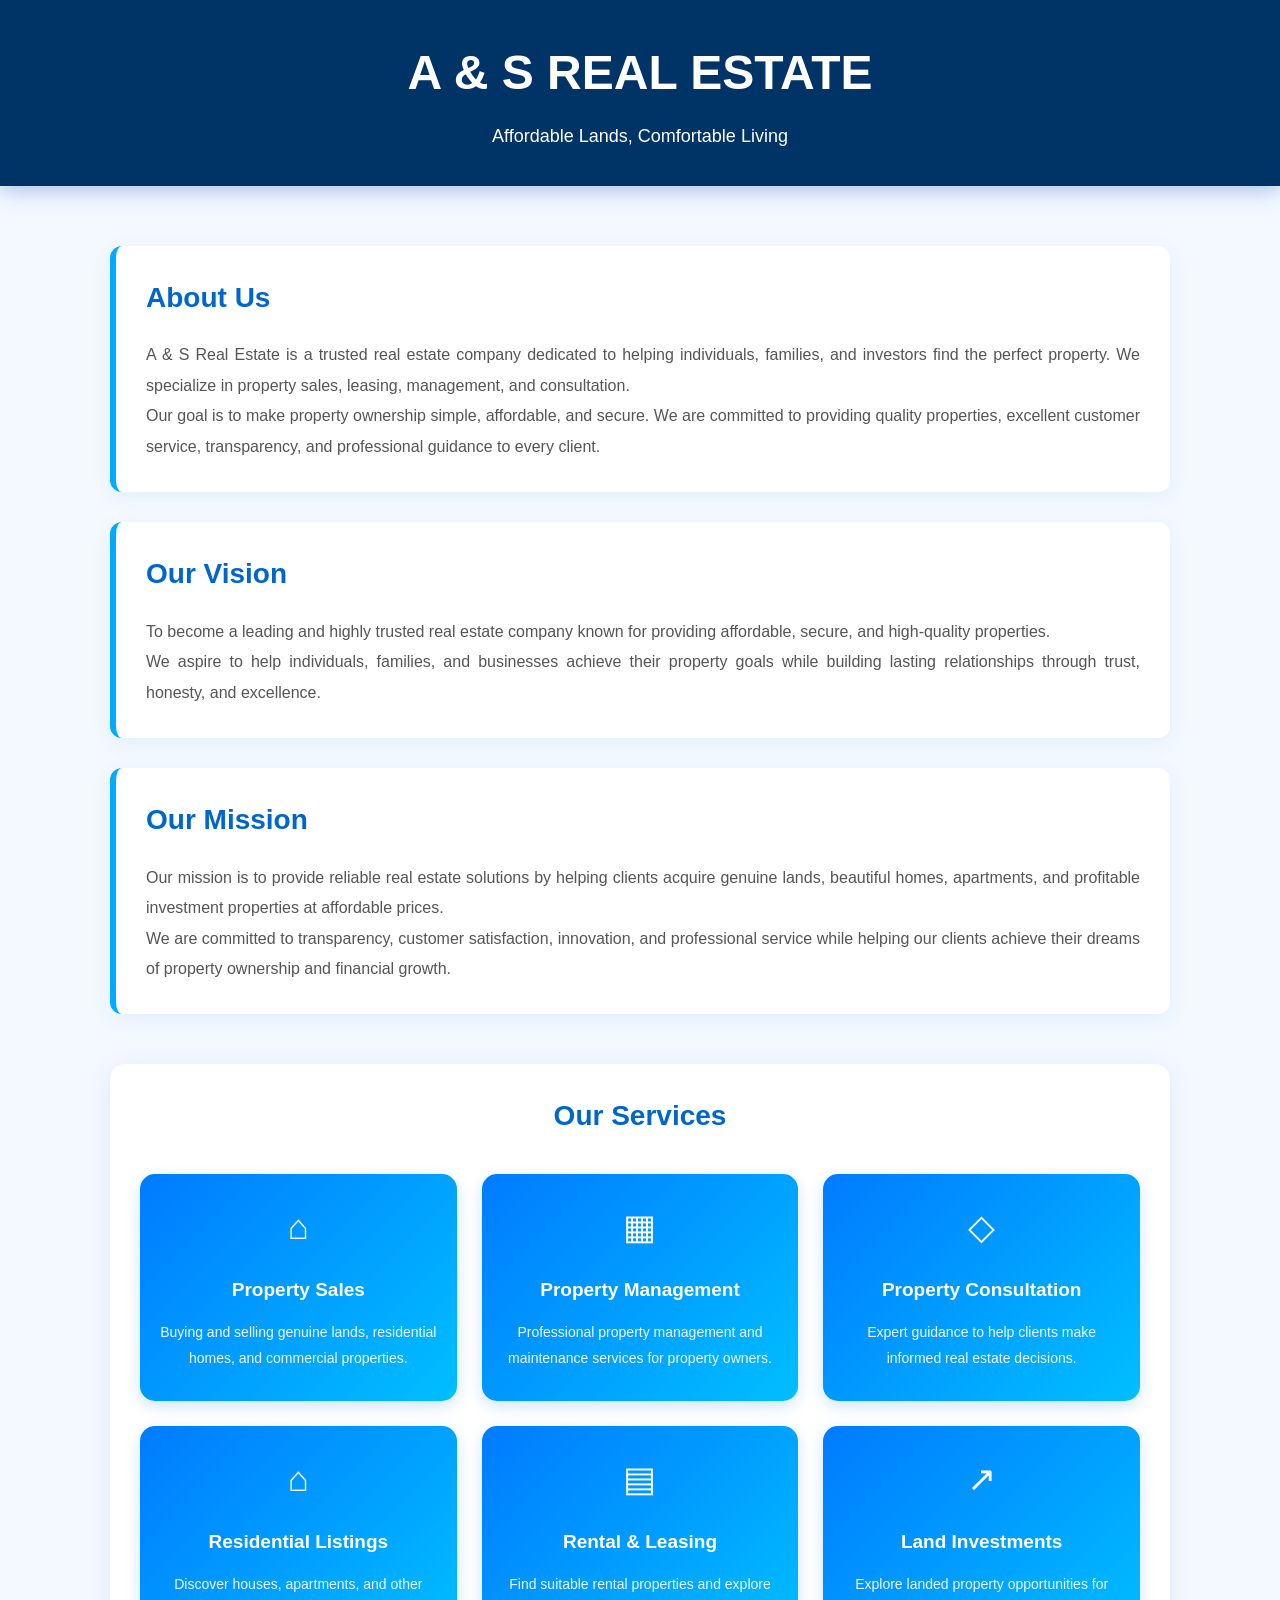
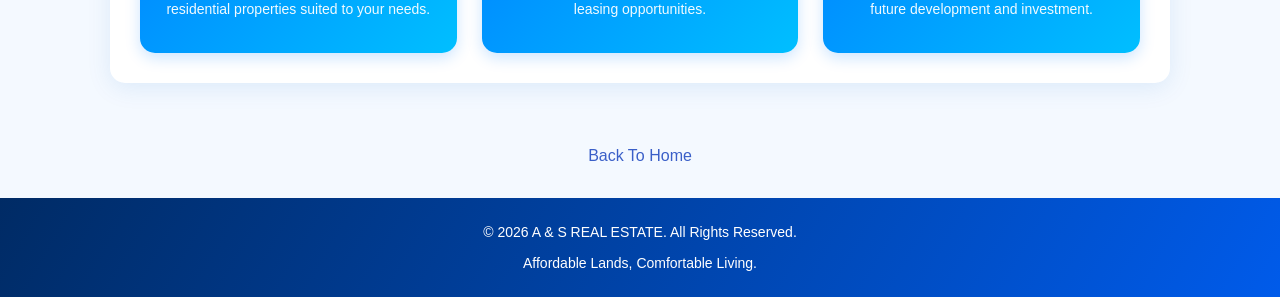
==== Aboutus.html @ a1e43eba "second website" ====
<!DOCTYPE html>
<html lang="en">
<head>
    <meta charset="UTF-8">
    <meta name="viewport" content="width=device-width, initial-scale=1.0">
    <title>About Us </title>
    <link rel="stylesheet" href="style.css">

         <style>

/* GENERAL PAGE SETTINGS */

body {
    margin: 0;
    padding: 0;
    font-family: Arial, sans-serif;
    background-color: #f4f9ff;
    color: #333;
}


/* HEADER */

.about-header {
    background: #036;
    color: white;
    text-align: center;
    padding: 35px 20px;
    box-shadow: 0 5px 20px rgba(0, 75, 180, 0.3);
}

.about-header h1 {
    font-size: 48px;
}

.about-header p {
    margin-top: 10px;
    font-size: 18px;
}


/* MAIN CONTAINER */

.about-container {
    max-width: 1100px;
    margin: 40px auto;
    padding: 20px;
}


/* ABOUT, VISION AND MISSION SECTIONS */

.about-section {
    background: white;
    margin-bottom: 30px;
    padding: 30px;

    border-left: 6px solid #00aaff;
    border-radius: 12px;

    box-shadow: 0 5px 20px rgba(0, 100, 200, 0.08);

    transition: 0.4s ease;
}


/* HOVER EFFECT */

.about-section:hover {
    transform: translateY(-5px);

    border-left-color: #005bea;

    box-shadow: 0 10px 30px rgba(0, 100, 255, 0.18);
}


/* SECTION HEADINGS */

.about-section h2,
.services-section h2 {
    color: #0066cc;
    font-size: 28px;
    margin-top: 0;
    margin-bottom: 20px;
}


/* SECTION PARAGRAPHS */

.about-section p {
    font-size: 16px;
    line-height: 1.9;
    color: #555;
    text-align: justify;
}


/* OUR SERVICES SECTION */

.services-section {
    margin-top: 50px;
    padding: 30px;
    background: #ffffff;
    border-radius: 15px;

    box-shadow: 0 5px 25px rgba(0, 100, 200, 0.1);
}


/* SERVICES HEADING */

.services-section h2 {
    text-align: center;
    margin-bottom: 35px;
}


/* SERVICES GRID */

.services-container {
    display: grid;

    grid-template-columns: repeat(3, minmax(0, 1fr));

    gap: 25px;
}


/* INDIVIDUAL SERVICE CARDS */

.service-card {
    background: linear-gradient(
        135deg,
        #007bff,
        #00bfff
    );

    color: white;
    padding: 25px 20px;

    border-radius: 15px;

    text-align: center;

    box-shadow: 0 5px 15px rgba(0, 123, 255, 0.2);

    transition: all 0.4s ease;

    position: relative;
    overflow: hidden;
}


/* GLOWING HOVER EFFECT */

.service-card:hover {
    transform: translateY(-10px) scale(1.02);

    background: linear-gradient(
        135deg,
        #005bea,
        #00c6fb
    );

    box-shadow:
        0 10px 25px rgba(0, 123, 255, 0.35),
        0 0 15px rgba(0, 191, 255, 0.2);
}


/* SERVICE ICONS */

.service-icon {
    display: inline-block;
    font-size: 35px;
    margin-bottom: 10px;
    color: white;
}


/* SERVICE TITLES */

.service-card h3 {
    font-size: 19px;
    margin: 10px 0 15px;
    color: white;
}


/* SERVICE DESCRIPTIONS */

.service-card p {
    font-size: 14px;
    line-height: 1.8;
    color: #f0faff;
    margin-bottom: 5px;
}

  
.back-home {
     display: block;
            text-align: center;
            margin: 30px auto;
        }


/* FOOTER */

.about-footer {
    background: linear-gradient(
        120deg,
        #002b65,
        #005bea
    );

    color: white; 
    text-align: center;

    padding: 15px;
    margin-top: 10px;
}

.about-footer p {
    margin: 8px 0;
    font-size: 14px;
}


/* TABLETS */

@media screen and (max-width: 900px) {

    .services-container {
        grid-template-columns: repeat(2, minmax(0, 1fr));
    }

    .about-container {
        padding: 15px;
    }

}


/* MOBILE PHONES */

@media screen and (max-width: 600px) {

    .about-header h1 {
        font-size: 27px;
    }

    .about-header p {
        font-size: 14px;
    }

    .about-container {
        margin: 20px auto;
        padding: 12px;
    }

    .about-section {
        padding: 20px;
    }

    .about-section h2,
    .services-section h2 {
        font-size: 24px;
    }

    .about-section p {
        font-size: 15px;
        text-align: left;
    }

    .services-section {
        padding: 12px;
    }

    .services-container {
        grid-template-columns: 1fr;
        gap: 20px;
    } 

    .service-card {
        padding: 15px 12px;
    }

}
            </style>
</head>
<body> 

    <!-- HEADER -->
    <header class="about-header">
        <h1>A & S REAL ESTATE</h1>
        <p>Affordable Lands, Comfortable Living</p>
    </header>


    <!-- MAIN CONTENT -->
    <main class="about-container">

        <!-- ABOUT US -->
        <section class="about-section">
            <h2>About Us</h2>

            <p>
                A & S Real Estate is a trusted real estate company
                dedicated to helping individuals, families, and investors
                find the perfect property. We specialize in property sales,
                leasing, management, and consultation.
            </p>

            <p>
                Our goal is to make property ownership simple,
                affordable, and secure. We are committed to providing
                quality properties, excellent customer service,
                transparency, and professional guidance to every client.
            </p>
        </section>


        <!-- OUR VISION -->
        <section class="about-section">
            <h2>Our Vision</h2>

            <p>
                To become a leading and highly trusted real estate
                company known for providing affordable, secure,
                and high-quality properties.
            </p>

            <p>
                We aspire to help individuals, families, and businesses
                achieve their property goals while building lasting
                relationships through trust, honesty, and excellence.
            </p>
        </section>


        <!-- OUR MISSION -->
        <section class="about-section">
            <h2>Our Mission</h2>

            <p>
                Our mission is to provide reliable real estate solutions
                by helping clients acquire genuine lands, beautiful homes,
                apartments, and profitable investment properties
                at affordable prices.
            </p>

            <p>
                We are committed to transparency, customer satisfaction,
                innovation, and professional service while helping our
                clients achieve their dreams of property ownership
                and financial growth.
            </p>
        </section>


        <!-- OUR SERVICES -->
        <section class="services-section">

            <h2>Our Services</h2>

            <div class="services-container">

                <div class="service-card">
                    <span class="service-icon">⌂</span>
                    <h3>Property Sales</h3>
                    <p>
                        Buying and selling genuine lands,
                        residential homes, and commercial properties.
                    </p>
                </div>


                <div class="service-card">
                    <span class="service-icon">▦</span>
                    <h3>Property Management</h3>
                    <p>
                        Professional property management and
                        maintenance services for property owners.
                    </p>
                </div>


                <div class="service-card">
                    <span class="service-icon">◇</span>
                    <h3>Property Consultation</h3>
                    <p>
                        Expert guidance to help clients make
                        informed real estate decisions.
                    </p>
                </div>


                <div class="service-card">
                    <span class="service-icon">⌂</span>
                    <h3>Residential Listings</h3>
                    <p>
                        Discover houses, apartments, and other
                        residential properties suited to your needs.
                    </p>
                </div>


                <div class="service-card">
                    <span class="service-icon">▤</span>
                    <h3>Rental & Leasing</h3>
                    <p>
                        Find suitable rental properties and
                        explore leasing opportunities.
                    </p>
                </div>


                <div class="service-card">
                    <span class="service-icon">↗</span>
                    <h3>Land Investments</h3>
                    <p>
                        Explore landed property opportunities
                        for future development and investment.
                    </p>
                </div>

            </div>

        </section>

    </main>

    <a href="index.html" class="back-home">Back To Home</a>

    <!-- FOOTER -->
    <footer class="about-footer">
        <p>&copy; 2026 A & S REAL ESTATE. All Rights Reserved.</p>
        <p>Affordable Lands, Comfortable Living.</p>
    </footer> 
</body>
</html>
---- style.css ----
/* index.html */
        * {
            box-sizing: border-box;
            margin: 0;
            padding: 0;
        }

        body {
            font-family: Arial, sans-serif;
            background-color: #ffffff;
            color: #1a1a2e;
            line-height: 1.6;
        }

        /* Navigation */
        nav {
            background-color: #3a5fc8;
            padding: 15px 30px;
            display: flex;
            justify-content: space-between;
            align-items: center;
            flex-wrap: wrap;
        }

        .logo {
            color: white;
            font-size: 22px;
            font-weight: bold;
            text-decoration: none;
        }

        .nav-links {
            display: flex;
            gap: 25px;
            flex-wrap: wrap;
        }

        .nav-links a {
            color: white;
            text-decoration: none;
            font-size: 15px;
        }

        .nav-links a:hover {
            text-decoration: underline;
        }

        /* Hero Section */
        .hero {
            background: linear-gradient(rgba(58, 95, 200, 0.85), rgba(58, 95, 200, 0.85)), 
                        url('https://images.unsplash.com/photo-1560518883-ce09059eeffa?w=1200') center/cover;
            color: white;
            text-align: center;
            padding: 100px 20px;
        }

        .hero h1 {
            font-size: 42px;
            margin-bottom: 15px;
        }

        .hero p {
            font-size: 18px;
            margin-bottom: 30px;
            max-width: 600px;
            margin-left: auto;
            margin-right: auto;
        }

        .btn {
            background-color: white;
            color: #3a5fc8;
            padding: 12px 30px;
            border: none;
            border-radius: 8px;
            font-size: 16px;
            text-decoration: none;
            display: inline-block;
            margin: 8px;
            font-weight: bold;
            transition: 0.2s;
        }

        .btn:hover {
            background-color: #f0f4ff;
        }

        .btn-outline {
            background-color: transparent;
            color: white;
            border: 2px solid white;
        }

        .btn-outline:hover {
            background-color: white;
            color: #3a5fc8;
        }

        /* Sections */
        .section {
            padding: 60px 20px;
            text-align: center;
            max-width: 1100px;
            margin: 0 auto;
        }

        .section h2 {
            color: #3a5fc8;
            font-size: 32px;
            margin-bottom: 15px;
        }

        .section p {
            max-width: 700px;
            margin: 0 auto 40px;
            color: #555;
        }

        /* Property Cards */
        .cards {
            display: flex;
            flex-wrap: wrap;
            gap: 25px;
            justify-content: center;
        }

        .card {
            background: #f8faff;
            border: 1.5px solid #c5d0f5;
            border-radius: 12px;
            width: 300px;
            overflow: hidden;
            text-align: left;
            transition: 0.2s;
        }

        .card:hover {
            transform: translateY(-5px);
            box-shadow: 0 8px 20px rgba(58, 95, 200, 0.15);
        }

        .card img {
            width: 100%;
            height: 180px;
            object-fit: cover;
        }

        .card-content {
            padding: 18px;
        }

        .card h3 {
            color: #3a5fc8;
            margin-bottom: 8px;
        }

        .price {
            font-weight: bold;
            color: #1a1a2e;
            margin: 10px 0;
        }

        .card a {
            color: #3a5fc8;
            text-decoration: none;
            font-weight: bold;
        }

        /* Footer */
        footer {
            background-color: #3a5fc8;
            color: white;
            text-align: center;
            padding: 40px 20px;
            margin-top: 40px;
        }

        footer a {
            color: white;
            margin: 0 12px;
            text-decoration: none;
        }

        footer a:hover {
            text-decoration: underline;
        }

        .footer-links {
            margin: 20px 0;
        }

        .copyright {
            margin-top: 20px;
            font-size: 14px;
            
        }
        /* About Preview --> */
        .blue.btn {
            background-color: #3a5fc8;
            color: white;
        }
        /* Featured Properties */
        .featured-properties .card {
            background: #f8faff;
            border: 1.5px solid #c5d0f5;
        }
        /* call to action */
        .call-to-action {
            background-color: #3a5fc8;
            color: white;
            border: 1.5px solid #c5d0f5;
            background:#3a5fc8; 
            color:white;
             margin-left:10px;
        }

/* Aboutus.html */
*{
    margin:0;
    padding:0;
    box-sizing:border-box;
    font-family:Poppins, Arial, sans-serif;
}

body{
    background:#f5f9ff;
    color:#333;
}

/* HEADER */
.header{
    background:#003366;
    color:white;
    text-align:center;
    padding:40px 20px;
}

.header h1{
    font-size:48px;
}

.header p{
    margin-top:10px;
    font-size:18px;
}

/* SECTIONS */
.card-section{
    padding:40px 8%;
}

.card{
    background:white;
    border-radius:20px;
    padding:40px;
    border-left:8px solid #0047AB;
    box-shadow:0 8px 25px rgba(0,71,171,0.12);
}

.card h2{
    text-align:center;
    color:#0047AB;
    margin-bottom:20px;
    font-size:36px;
}

.card p{
    line-height:1.8;
    font-size:18px;
}

.card ul{
    list-style:none;
    margin-top:15px;
}

.card li{
    padding:12px 0;
    border-bottom:1px solid #e6eefc;
    font-size:18px;
}

/* SERVICES */
.service-grid{
    display:grid;
    grid-template-columns:repeat(auto-fit, minmax(250px,1fr));
    gap:20px;
    margin-top:25px;
}

.service-box{
    background:linear-gradient(135deg,#0047AB,#0066ff);
    color:white;
    padding:25px;
    border-radius:15px;
    text-align:center;
    transition:0.3s;
}

.service-box:hover{
    transform:translateY(-8px);
}

.service-box h3{
    margin-bottom:15px;
}

.service-box p{
    color:white;
    font-size:16px;
}

/* Back Home Button */
.back-home-container {
    text-align: center;
    margin-top: 20px;
}

.back-home  {
    display:inline-block;
    color: #3a5fc8;
    text-decoration: none;
}

.back-home:hover{
    text-decoration: underline;
}

/* FOOTER */

footer{
    background:#003366;
    color:white;
    text-align:center;
    padding:20px;
    margin-top:40px;
}

/* Properties */
   /* GENERAL RESET */

* {
    margin: 0;
    padding: 0;
    box-sizing: border-box;
}

body {
    font-family: "DM Sans", sans-serif;
    background: #f5f9ff;
    color: #0b2a4a;
    line-height: 1.6;
}

a {
    text-decoration: none;
    color: inherit;
}

.container {
    width: min(1200px, 92%);
    margin: 0 auto;
}


   /* NAVIGATION */

.navbar {
    background: #ffffff;
    border-bottom: 1px solid #dce9f7;
    padding: 22px 0;
}

.nav-container {
    display: flex;
    align-items: center;
    justify-content: space-between;
}

.logo {
    font-size: 22px;
    font-weight: 700;
    letter-spacing: 2px;
    color: #0b5ed7;
}

.nav-links {
    display: flex;
    align-items: center;
    justify-content: center;
    flex: 1;
}

.nav-links a {
    font-size: 16px;
    font-weight: 600;
    color: #0b5ed7;
    padding: 10px 20px;
    border-radius: 6px;
    transition: 0.3s ease;
}

.nav-links a:hover {
    background: #eaf3ff;
    color: #084aa8;
}


   /* PROPERTY SECTION */

.property-section {
    padding: 45px 0 80px;
}


   /* BACK TO HOME */

.back-container {
    width: 100%;
    text-align: center;
    margin-bottom: 35px;
}

.back-link {
    display: inline-block;
    color: #0b5ed7;
    font-size: 14px;
    font-weight: 600;
    padding: 8px 15px;
    border-radius: 5px;
    transition: 0.3s ease;
}

.back-link:hover {
    background: #eaf3ff;
    color: #084aa8;
}


   /* PROPERTY HEADING */

.property-heading {
    display: flex;
    align-items: flex-end;
    justify-content: space-between;
    gap: 30px;
    margin-bottom: 35px;
}

.property-status {
    display: inline-block;
    background: #dcecff;
    color: #0b5ed7;
    padding: 6px 12px;
    border-radius: 4px;
    font-size: 11px;
    font-weight: 700;
    letter-spacing: 1px;
    margin-bottom: 12px;
}

.property-heading h1 {
    font-size: 44px;
    line-height: 1.15;
    font-weight: 600;
    letter-spacing: -1px;
    color: #0b2a4a;
}

.property-location {
    margin-top: 12px;
    color: #64809a;
    font-size: 15px;
}

.property-price {
    font-size: 28px;
    font-weight: 700;
    white-space: nowrap;
    color: #0b5ed7;
}


   /* PROPERTY GALLERY */

.property-gallery {
    display: grid;
    grid-template-columns: 2fr 1fr;
    gap: 12px;
    margin-bottom: 55px;
}

.main-property-image {
    height: 520px;
    background: #dcecff;
    border-radius: 10px;
    overflow: hidden;
}

.image-placeholder {
    width: 100%;
    height: 100%;
    display: flex;
    align-items: center;
    justify-content: center;
    color: #6f8ba5;
    font-size: 18px;
}

.small-property-images {
    display: grid;
    grid-template-columns: 1fr 1fr;
    gap: 12px;
}

.small-image {
    min-height: 250px;
    background: #dcecff;
    border-radius: 10px;
    display: flex;
    align-items: center;
    justify-content: center;
    color: #6f8ba5;
    font-size: 14px;
}


   /* PROPERTY CONTENT */

.property-content {
    display: grid;
    grid-template-columns: 1fr 360px;
    gap: 60px;
    align-items: start;
}


   /* PROPERTY STATS */

.property-stats {
    display: grid;
    grid-template-columns: repeat(4, 1fr);
    border-top: 1px solid #d6e4f2;
    border-bottom: 1px solid #d6e4f2;
    padding: 25px 0;
    margin-bottom: 45px;
}

.stat {
    display: flex;
    flex-direction: column;
    gap: 3px;
}

.stat-number {
    font-size: 22px;
    font-weight: 700;
    color: #0b5ed7;
}

.stat-label {
    color: #64809a;
    font-size: 13px;
}


   /* DESCRIPTION */

.property-description {
    margin-bottom: 45px;
}

.property-description h2,
.property-features h2 {
    font-size: 25px;
    margin-bottom: 18px;
    color: #0b2a4a;
}

.property-description p {
    color: #58728a;
    font-size: 15px;
    margin-bottom: 15px;
    max-width: 750px;
}


   /* FEATURES */

.features-grid {
    display: grid;
    grid-template-columns: 1fr 1fr;
    gap: 14px;
}

.feature {
    background: #ffffff;
    border: 1px solid #dce9f7;
    padding: 15px 18px;
    border-radius: 6px;
    font-size: 14px;
    color: #45627d;
    transition: 0.3s ease;
}

.feature:hover {
    border-color: #9fc5ed;
    background: #f8fbff;
}


   /* CONTACT CARD */

.contact-card {
    background: #ffffff;
    border: 1px solid #dce9f7;
    border-radius: 10px;
    padding: 30px;
    position: sticky;
    top: 25px;
}

.contact-card h2 {
    font-size: 22px;
    line-height: 1.3;
    margin-bottom: 10px;
    color: #0b2a4a;
}

.contact-card > p {
    color: #64809a;
    font-size: 14px;
    margin-bottom: 25px;
}

.contact-card form {
    display: flex;
    flex-direction: column;
    gap: 12px;
}

.contact-card input,
.contact-card textarea {
    width: 100%;
    border: 1px solid #d4e3f1;
    border-radius: 5px;
    padding: 13px 14px;
    font-family: inherit;
    font-size: 14px;
    outline: none;
    background: #f8fbff;
    color: #0b2a4a;
}

.contact-card input:focus,
.contact-card textarea:focus {
    border-color: #0b5ed7;
}

.contact-card textarea {
    resize: vertical;
}

.contact-card button {
    border: none;
    background: #0b5ed7;
    color: #ffffff;
    padding: 14px;
    border-radius: 5px;
    font-family: inherit;
    font-size: 14px;
    font-weight: 600;
    cursor: pointer;
    transition: 0.3s ease;
}

.contact-card button:hover {
    background: #084aa8;
}


   /* FOOTER */

.footer {
    background: #0b2a4a;
    color: #ffffff;
    padding: 30px 0;
    text-align: center;
}

.footer p {
    font-size: 13px;
    color: #bcd3e8;
}


   /* RESPONSIVE DESIGN */

@media (max-width: 900px) {

    .property-heading {
        align-items: flex-start;
        flex-direction: column;
    }

    .property-heading h1 {
        font-size: 36px;
    }

    .property-gallery {
        grid-template-columns: 1fr;
    }

    .main-property-image {
        height: 420px;
    }

    .property-content {
        grid-template-columns: 1fr;
    }

    .contact-card {
        position: static;
    }
}


@media (max-width: 600px) {

    .property-section {
        padding: 35px 0 55px;
    }

    .logo {
        font-size: 19px;
    }

    .nav-links a {
        font-size: 14px;
        padding: 8px 15px;
    }

    .property-heading h1 {
        font-size: 30px;
    }

    .property-price {
        font-size: 24px;
    }

    .main-property-image {
        height: 300px;
    }

    .small-property-images {
        grid-template-columns: 1fr 1fr;
    }

    .small-image {
        min-height: 140px;
    }

    .property-stats {
        grid-template-columns: 1fr 1fr;
        gap: 25px;
    }

    .features-grid {
        grid-template-columns: 1fr;
    }

    .contact-card {
        padding: 22px;
    }
}
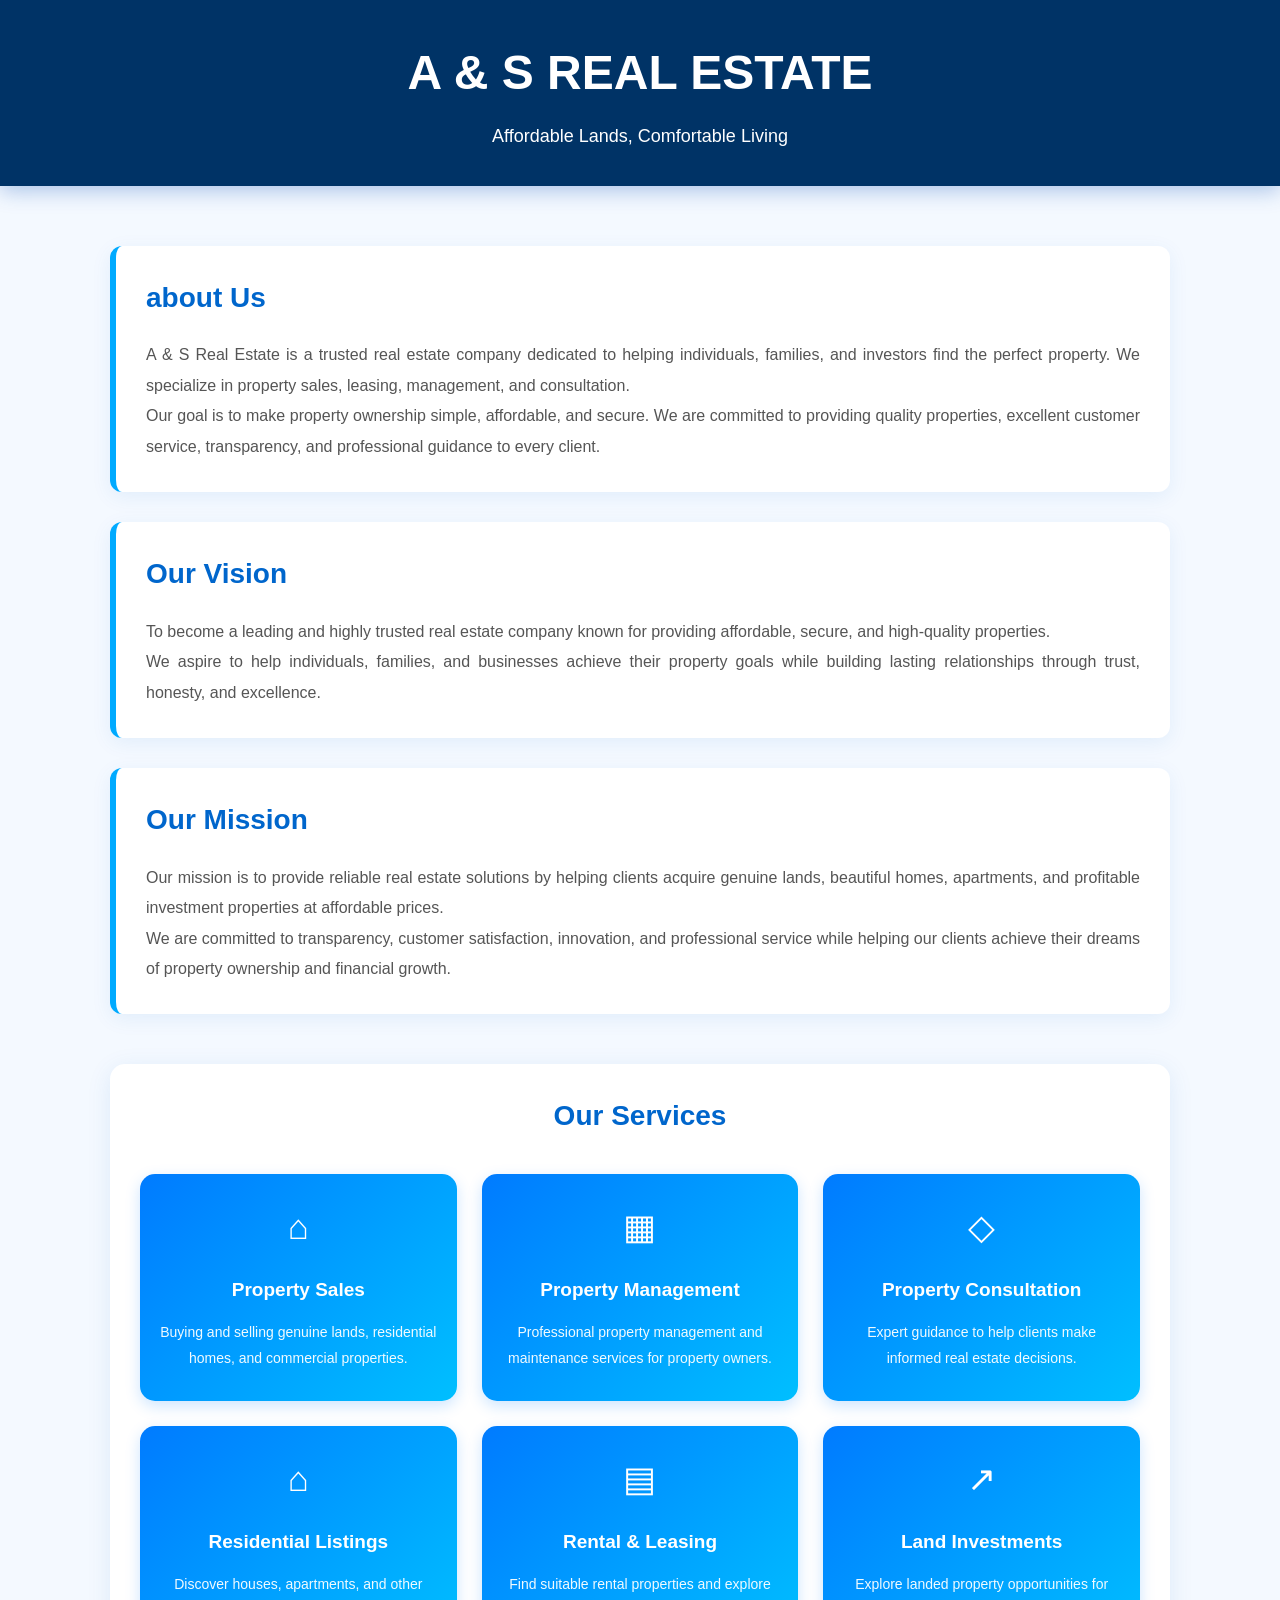
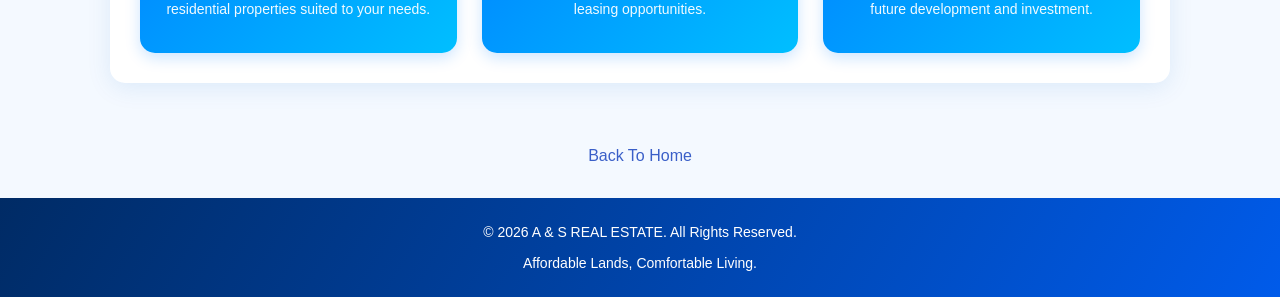
==== commit c394f622: "fix links" ====
--- a/Aboutus.html
+++ b/Aboutus.html
@@ -303,7 +303,7 @@
 
         <!-- ABOUT US -->
         <section class="about-section">
-            <h2>About Us</h2>
+            <h2>about Us</h2>
 
             <p>
                 A & S Real Estate is a trusted real estate company
